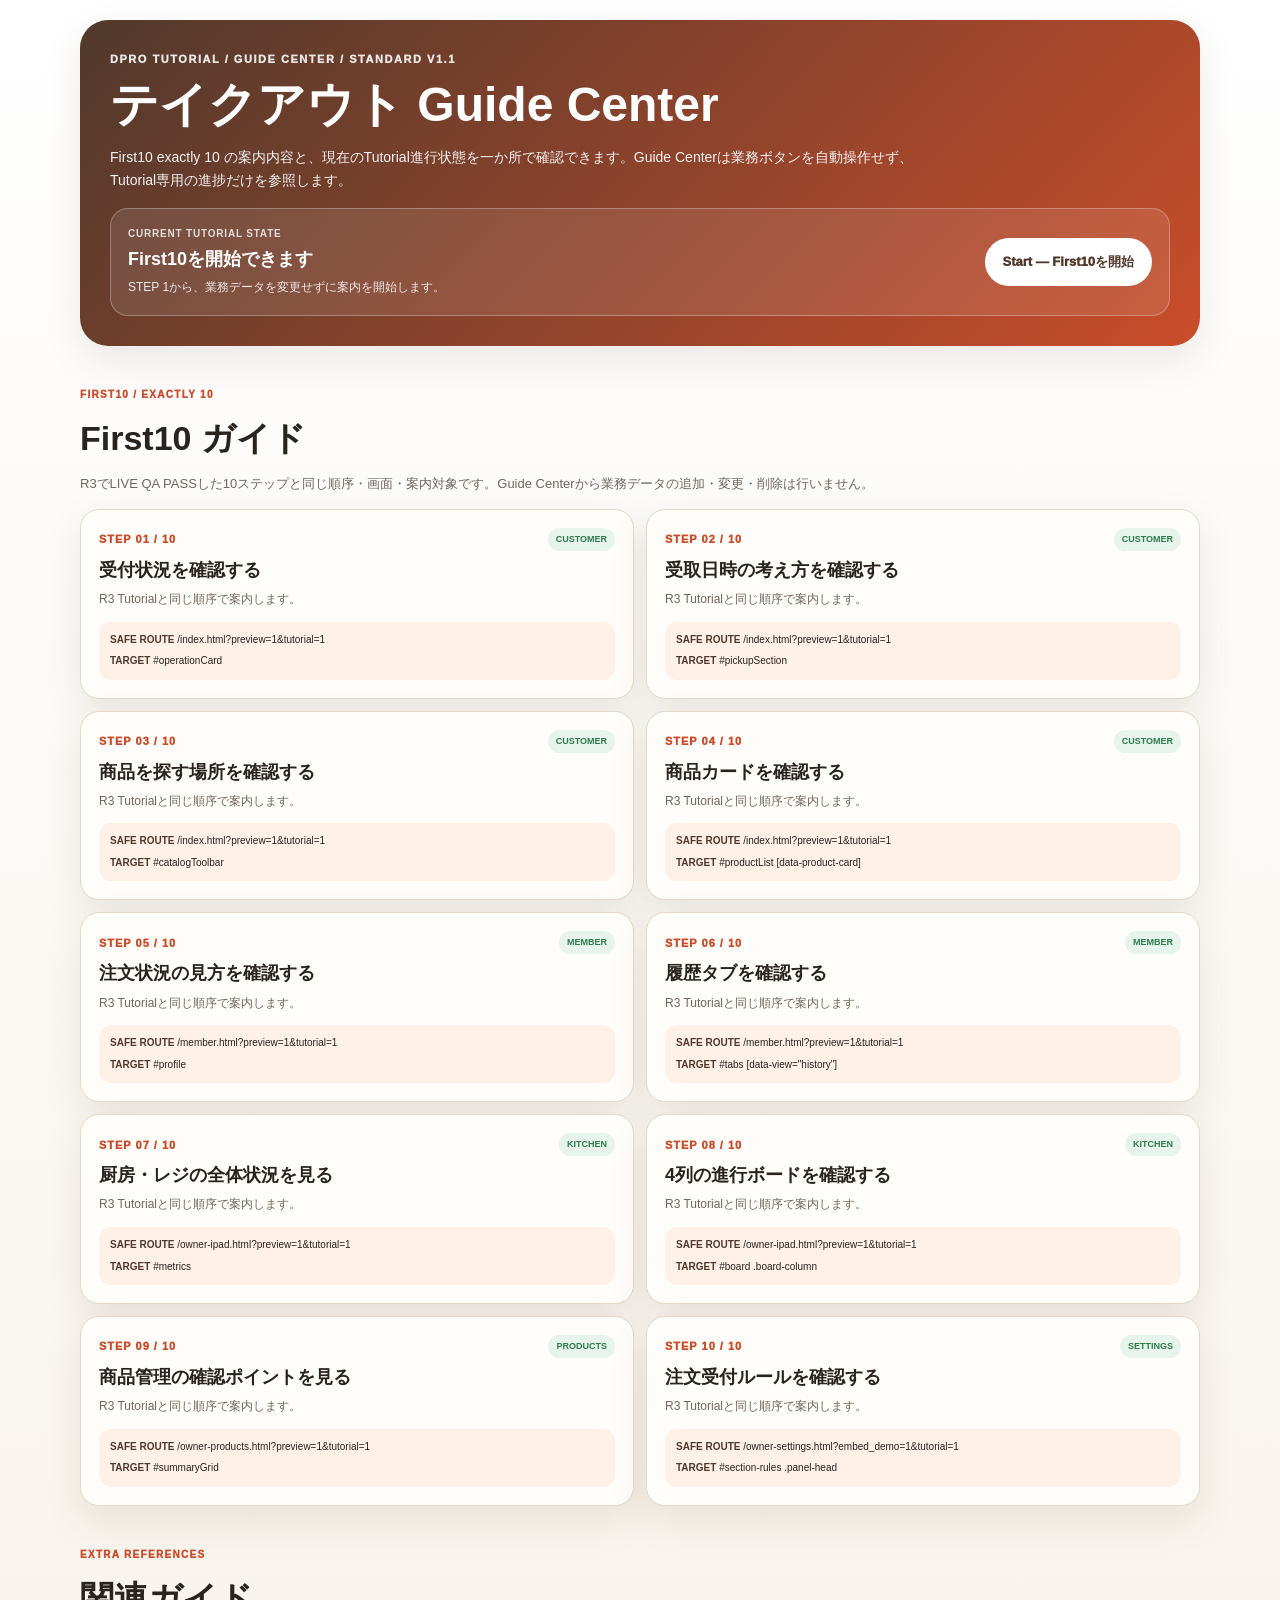
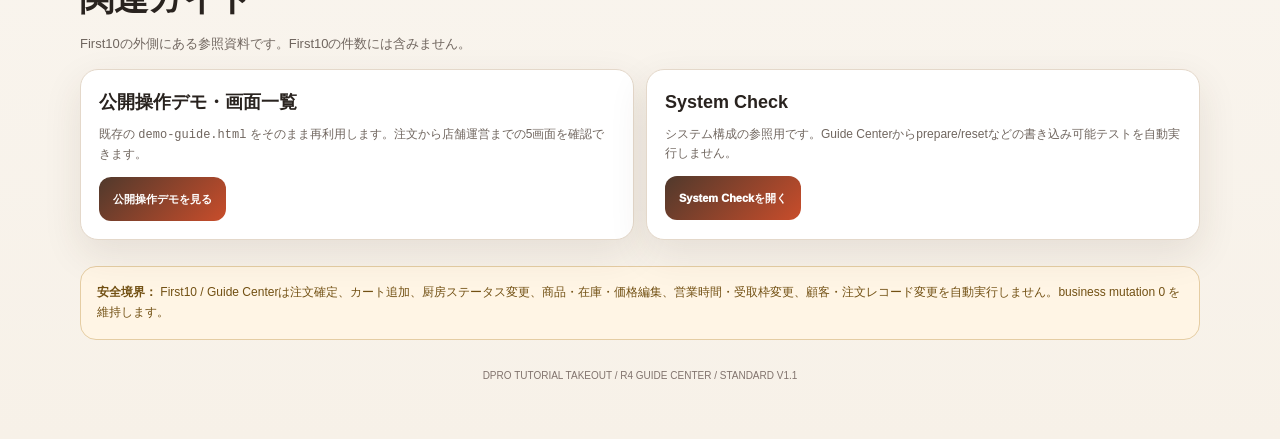
==== guide-center.html @ ffddc01c "Add files via upload" ====
<!doctype html>
<html lang="ja">
<head>
<meta charset="utf-8">
<meta name="viewport" content="width=device-width,initial-scale=1,viewport-fit=cover">
<meta name="robots" content="noindex,nofollow,noarchive">
<title>DPRO テイクアウト｜Tutorial Guide Center</title>
<style>
:root{--bg:#f7f1e8;--card:#fffdf9;--ink:#29231f;--muted:#70665f;--line:#e4d8ca;--brand:#c94d2b;--deep:#50392c;--soft:#fff0e8;--green:#2f7b50;--green-soft:#e7f4ec;--shadow:0 14px 38px rgba(72,47,30,.10)}
*{box-sizing:border-box}html{background:var(--bg);scroll-behavior:smooth}body{margin:0;min-height:100vh;color:var(--ink);font-family:-apple-system,BlinkMacSystemFont,"Segoe UI","Noto Sans JP","Yu Gothic UI",Meiryo,sans-serif;line-height:1.65;background:linear-gradient(180deg,#fff 0%,var(--bg) 100%)}a{color:inherit}button,a{font:inherit}.wrap{width:min(1120px,calc(100% - 24px));margin:0 auto;padding:20px 0 56px}.hero{padding:30px;border-radius:28px;color:#fff;background:linear-gradient(135deg,var(--deep),var(--brand));box-shadow:var(--shadow)}.eyebrow{font-size:11px;font-weight:950;letter-spacing:.14em;opacity:.88}.hero h1{margin:8px 0 0;font-size:clamp(28px,5vw,48px);line-height:1.2}.hero p{max-width:820px;margin:12px 0 0;font-size:14px;opacity:.94}.state-panel{display:grid;grid-template-columns:minmax(0,1fr) auto;gap:14px;align-items:center;margin-top:16px;padding:17px;border:1px solid rgba(255,255,255,.28);border-radius:18px;background:rgba(255,255,255,.10)}.state-copy{min-width:0}.state-copy small{display:block;font-size:10px;font-weight:900;letter-spacing:.08em;opacity:.8}.state-copy strong{display:block;margin-top:3px;font-size:18px}.state-copy span{display:block;margin-top:3px;font-size:12px;opacity:.88}.primary-action{min-height:48px;display:inline-flex;align-items:center;justify-content:center;padding:10px 18px;border-radius:999px;color:var(--deep);background:#fff;text-decoration:none;font-size:13px;font-weight:950;white-space:nowrap}.primary-action:focus-visible,.guide-link:focus-visible{outline:4px solid #ffd7bd;outline-offset:3px}.section-head{margin:34px 0 14px}.section-head small{color:var(--brand);font-size:10px;font-weight:950;letter-spacing:.13em}.section-head h2{margin:4px 0 0;font-size:clamp(23px,4vw,34px)}.section-head p{max-width:860px;margin:7px 0 0;color:var(--muted);font-size:13px}.first10-grid{display:grid;grid-template-columns:repeat(2,minmax(0,1fr));gap:12px}.first10-card{min-width:0;padding:18px;border:1px solid var(--line);border-radius:19px;background:var(--card);box-shadow:var(--shadow)}.step-row{display:flex;align-items:center;justify-content:space-between;gap:10px}.step-num{color:var(--brand);font-size:11px;font-weight:950;letter-spacing:.09em}.screen-pill{padding:4px 8px;border-radius:999px;color:var(--green);background:var(--green-soft);font-size:9px;font-weight:900}.first10-card h3{margin:7px 0 0;font-size:18px;line-height:1.4}.first10-card p{margin:7px 0 0;color:var(--muted);font-size:12px}.meta{display:grid;gap:5px;margin-top:12px;padding:10px 11px;border-radius:12px;background:var(--soft);font-size:10px;overflow-wrap:anywhere;word-break:break-word}.meta b{color:var(--deep)}.extra-grid{display:grid;grid-template-columns:repeat(2,minmax(0,1fr));gap:12px}.extra-card{min-width:0;padding:18px;border:1px solid var(--line);border-radius:18px;background:#fff;box-shadow:var(--shadow)}.extra-card h3{margin:0;font-size:18px}.extra-card p{margin:7px 0 0;color:var(--muted);font-size:12px}.guide-link{min-height:44px;display:inline-flex;align-items:center;justify-content:center;margin-top:12px;padding:9px 14px;border-radius:12px;color:#fff;background:linear-gradient(135deg,var(--deep),var(--brand));text-decoration:none;font-size:11px;font-weight:950}.safety{margin-top:26px;padding:16px;border:1px solid #e5cda3;border-radius:16px;background:#fff5e5;color:#725013;font-size:12px}.footer{margin-top:28px;color:#81736d;font-size:10px;text-align:center}@media(max-width:760px){.hero{padding:24px 20px}.state-panel{grid-template-columns:1fr}.primary-action{width:100%}.first10-grid,.extra-grid{grid-template-columns:1fr}}@media(max-width:390px){.wrap{width:calc(100% - 16px)}.hero{border-radius:22px}.first10-card,.extra-card{padding:15px}.meta{font-size:9px}} 
</style>
</head>
<body>
<main class="wrap" data-guide-version="TAKEOUT-GUIDE-CENTER-R4-V1.0-20260829">
<section class="hero" aria-labelledby="guideTitle">
  <div class="eyebrow">DPRO TUTORIAL / GUIDE CENTER / STANDARD V1.1</div>
  <h1 id="guideTitle">テイクアウト Guide Center</h1>
  <p>First10 exactly 10 の案内内容と、現在のTutorial進行状態を一か所で確認できます。Guide Centerは業務ボタンを自動操作せず、Tutorial専用の進捗だけを参照します。</p>
  <div class="state-panel" aria-live="polite">
    <div class="state-copy">
      <small>CURRENT TUTORIAL STATE</small>
      <strong id="guideStateTitle">状態を確認中</strong>
      <span id="guideStateDetail">Tutorial進捗を読み込んでいます。</span>
    </div>
    <a id="guidePrimaryAction" class="primary-action" href="./index.html?preview=1&tutorial=1" data-mode="start">Start — First10を開始</a>
  </div>
</section>

<div class="section-head">
  <small>FIRST10 / EXACTLY 10</small>
  <h2>First10 ガイド</h2>
  <p>R3でLIVE QA PASSした10ステップと同じ順序・画面・案内対象です。Guide Centerから業務データの追加・変更・削除は行いません。</p>
</div>
<section id="first10Grid" class="first10-grid" aria-label="First10ガイド一覧"></section>

<div class="section-head">
  <small>EXTRA REFERENCES</small>
  <h2>関連ガイド</h2>
  <p>First10の外側にある参照資料です。First10の件数には含みません。</p>
</div>
<section class="extra-grid" aria-label="関連ガイド">
  <article class="extra-card">
    <h3>公開操作デモ・画面一覧</h3>
    <p>既存の <code>demo-guide.html</code> をそのまま再利用します。注文から店舗運営までの5画面を確認できます。</p>
    <a class="guide-link" href="./demo-guide.html">公開操作デモを見る</a>
  </article>
  <article class="extra-card">
    <h3>System Check</h3>
    <p>システム構成の参照用です。Guide Centerからprepare/resetなどの書き込み可能テストを自動実行しません。</p>
    <a class="guide-link" href="./system-check.html?preview=1">System Checkを開く</a>
  </article>
</section>

<div class="safety"><b>安全境界：</b> First10 / Guide Centerは注文確定、カート追加、厨房ステータス変更、商品・在庫・価格編集、営業時間・受取枠変更、顧客・注文レコード変更を自動実行しません。business mutation 0 を維持します。</div>
<div class="footer">DPRO TUTORIAL TAKEOUT / R4 GUIDE CENTER / STANDARD V1.1</div>
</main>
<script>
(()=>{"use strict";
const VERSION="TAKEOUT-GUIDE-CENTER-R4-V1.0-20260829";
const NS="dpro_tutorial_takeout_v1_1";
const steps=[
{id:"TAKEOUT-FIRST10-01",n:1,title:"受付状況を確認する",screen:"CUSTOMER",path:"/index.html",query:"preview=1",target:"#operationCard"},
{id:"TAKEOUT-FIRST10-02",n:2,title:"受取日時の考え方を確認する",screen:"CUSTOMER",path:"/index.html",query:"preview=1",target:"#pickupSection"},
{id:"TAKEOUT-FIRST10-03",n:3,title:"商品を探す場所を確認する",screen:"CUSTOMER",path:"/index.html",query:"preview=1",target:"#catalogToolbar"},
{id:"TAKEOUT-FIRST10-04",n:4,title:"商品カードを確認する",screen:"CUSTOMER",path:"/index.html",query:"preview=1",target:"#productList [data-product-card]"},
{id:"TAKEOUT-FIRST10-05",n:5,title:"注文状況の見方を確認する",screen:"MEMBER",path:"/member.html",query:"preview=1",target:"#profile"},
{id:"TAKEOUT-FIRST10-06",n:6,title:"履歴タブを確認する",screen:"MEMBER",path:"/member.html",query:"preview=1",target:'#tabs [data-view="history"]'},
{id:"TAKEOUT-FIRST10-07",n:7,title:"厨房・レジの全体状況を見る",screen:"KITCHEN",path:"/owner-ipad.html",query:"preview=1",target:"#metrics"},
{id:"TAKEOUT-FIRST10-08",n:8,title:"4列の進行ボードを確認する",screen:"KITCHEN",path:"/owner-ipad.html",query:"preview=1",target:"#board .board-column"},
{id:"TAKEOUT-FIRST10-09",n:9,title:"商品管理の確認ポイントを見る",screen:"PRODUCTS",path:"/owner-products.html",query:"preview=1",target:"#summaryGrid"},
{id:"TAKEOUT-FIRST10-10",n:10,title:"注文受付ルールを確認する",screen:"SETTINGS",path:"/owner-settings.html",query:"embed_demo=1",target:"#section-rules .panel-head"}
];
const grid=document.getElementById("first10Grid");
const stateTitle=document.getElementById("guideStateTitle");
const stateDetail=document.getElementById("guideStateDetail");
const action=document.getElementById("guidePrimaryAction");
function readState(){try{return JSON.parse(localStorage.getItem(NS)||"null")||{step:0,state:"new",position:null};}catch{return{step:0,state:"new",position:null};}}
function safeUrl(step){const u=new URL(step.path,location.origin+location.pathname.replace(/[^/]+$/, ""));new URLSearchParams(step.query).forEach((v,k)=>u.searchParams.set(k,v));u.searchParams.set("tutorial","1");return u.toString();}
function resetState(){localStorage.setItem(NS,JSON.stringify({step:0,state:"new",position:null}));}
function actionModel(){const s=readState();const i=Math.max(0,Math.min(steps.length-1,Number(s.step)||0));if(s.state==="active")return{mode:"resume",label:`Resume — STEP ${i+1} / ${steps.length}`,title:"途中から再開できます",detail:`STEP ${i+1}「${steps[i].title}」から安全なデモ経路で再開します。`,href:safeUrl(steps[i])};if(s.state==="complete"||s.state==="skipped")return{mode:"replay",label:"Replay — STEP 1から再確認",title:s.state==="complete"?"First10 完了済み":"First10 スキップ済み",detail:"Replayを選ぶとTutorial専用進捗だけをSTEP 1へ戻します。",href:safeUrl(steps[0])};return{mode:"start",label:"Start — First10を開始",title:"First10を開始できます",detail:"STEP 1から、業務データを変更せずに案内を開始します。",href:safeUrl(steps[0])};}
function renderState(){const m=actionModel();stateTitle.textContent=m.title;stateDetail.textContent=m.detail;action.textContent=m.label;action.href=m.href;action.dataset.mode=m.mode;}
grid.innerHTML=steps.map(s=>`<article class="first10-card" data-step="${s.n}" data-route="${s.path}?${s.query}" data-target="${s.target.replace(/"/g,"&quot;")}"><div class="step-row"><span class="step-num">STEP ${String(s.n).padStart(2,"0")} / 10</span><span class="screen-pill">${s.screen}</span></div><h3>${s.title}</h3><p>R3 Tutorialと同じ順序で案内します。</p><div class="meta"><div><b>SAFE ROUTE</b> ${s.path}?${s.query}&amp;tutorial=1</div><div><b>TARGET</b> ${s.target.replace(/</g,"&lt;")}</div></div></article>`).join("");
action.addEventListener("click",()=>{if(action.dataset.mode==="replay")resetState();});
addEventListener("pageshow",renderState);addEventListener("storage",e=>{if(e.key===NS)renderState();});renderState();
window.DPRO_TAKEOUT_GUIDE_CENTER={version:VERSION,namespace:NS,first10Count:steps.length,getState:readState,getAction:actionModel,steps:steps.map(x=>({...x})),refresh:renderState,reset:()=>{resetState();renderState();}};
})();
</script>
</body>
</html>
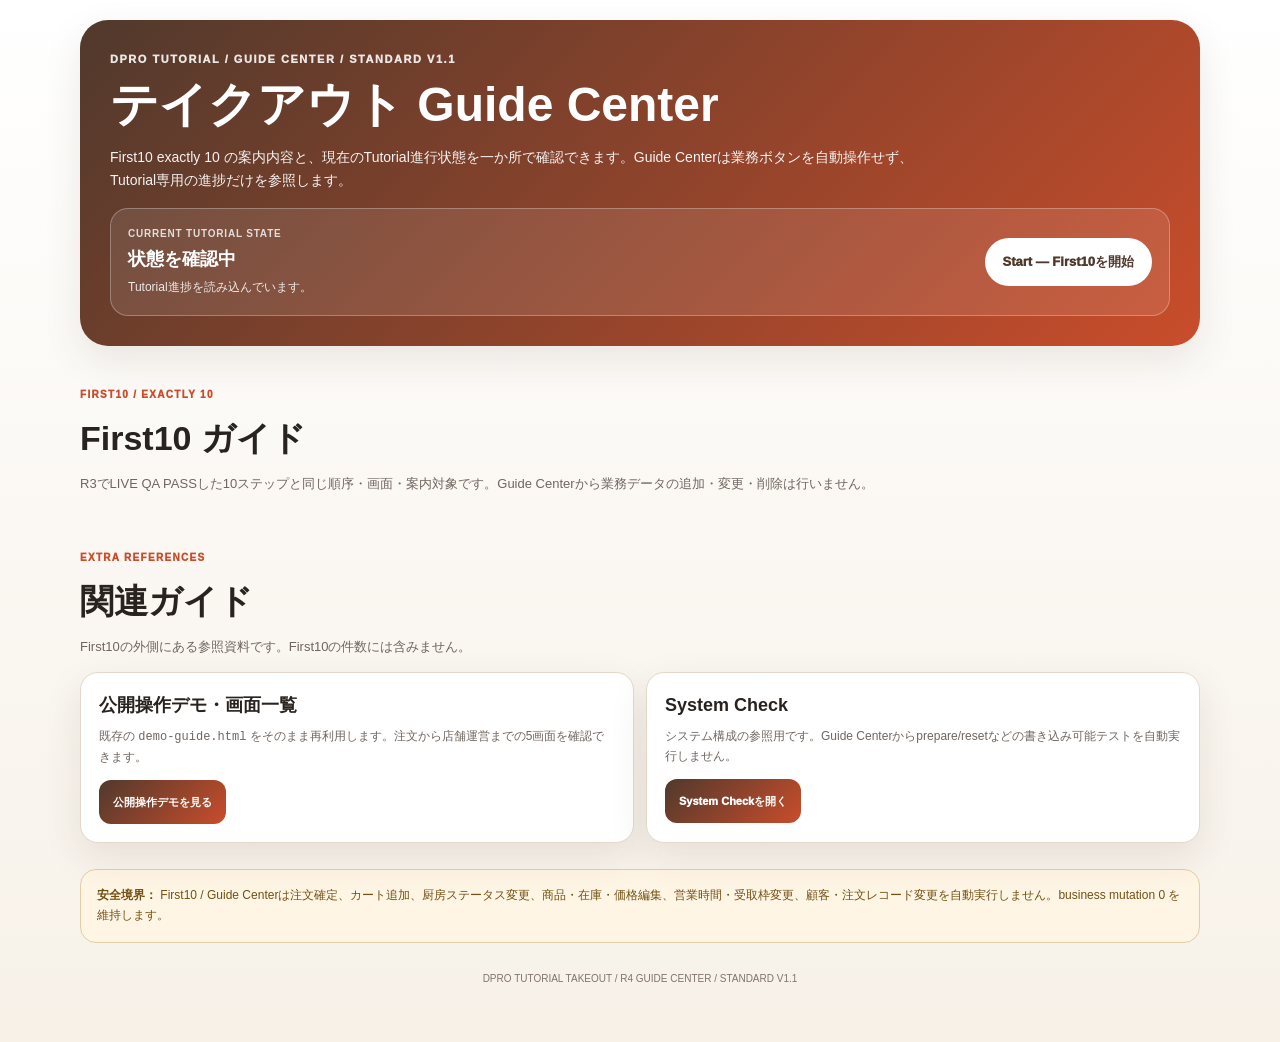
==== commit 60b5ca9d: "Add files via upload" ====
--- a/guide-center.html
+++ b/guide-center.html
@@ -75,7 +75,7 @@
 const stateDetail=document.getElementById("guideStateDetail");
 const action=document.getElementById("guidePrimaryAction");
 function readState(){try{return JSON.parse(localStorage.getItem(NS)||"null")||{step:0,state:"new",position:null};}catch{return{step:0,state:"new",position:null};}}
-function safeUrl(step){const u=new URL(step.path,location.origin+location.pathname.replace(/[^/]+$/, ""));new URLSearchParams(step.query).forEach((v,k)=>u.searchParams.set(k,v));u.searchParams.set("tutorial","1");return u.toString();}
+function safeUrl(step){const base=new URL(".",location.href);const relativePath=String(step.path||"").replace(/^\\/+/, "");const u=new URL(relativePath,base);new URLSearchParams(step.query).forEach((v,k)=>u.searchParams.set(k,v));u.searchParams.set("tutorial","1");return u.toString();}
 function resetState(){localStorage.setItem(NS,JSON.stringify({step:0,state:"new",position:null}));}
 function actionModel(){const s=readState();const i=Math.max(0,Math.min(steps.length-1,Number(s.step)||0));if(s.state==="active")return{mode:"resume",label:`Resume — STEP ${i+1} / ${steps.length}`,title:"途中から再開できます",detail:`STEP ${i+1}「${steps[i].title}」から安全なデモ経路で再開します。`,href:safeUrl(steps[i])};if(s.state==="complete"||s.state==="skipped")return{mode:"replay",label:"Replay — STEP 1から再確認",title:s.state==="complete"?"First10 完了済み":"First10 スキップ済み",detail:"Replayを選ぶとTutorial専用進捗だけをSTEP 1へ戻します。",href:safeUrl(steps[0])};return{mode:"start",label:"Start — First10を開始",title:"First10を開始できます",detail:"STEP 1から、業務データを変更せずに案内を開始します。",href:safeUrl(steps[0])};}
 function renderState(){const m=actionModel();stateTitle.textContent=m.title;stateDetail.textContent=m.detail;action.textContent=m.label;action.href=m.href;action.dataset.mode=m.mode;}
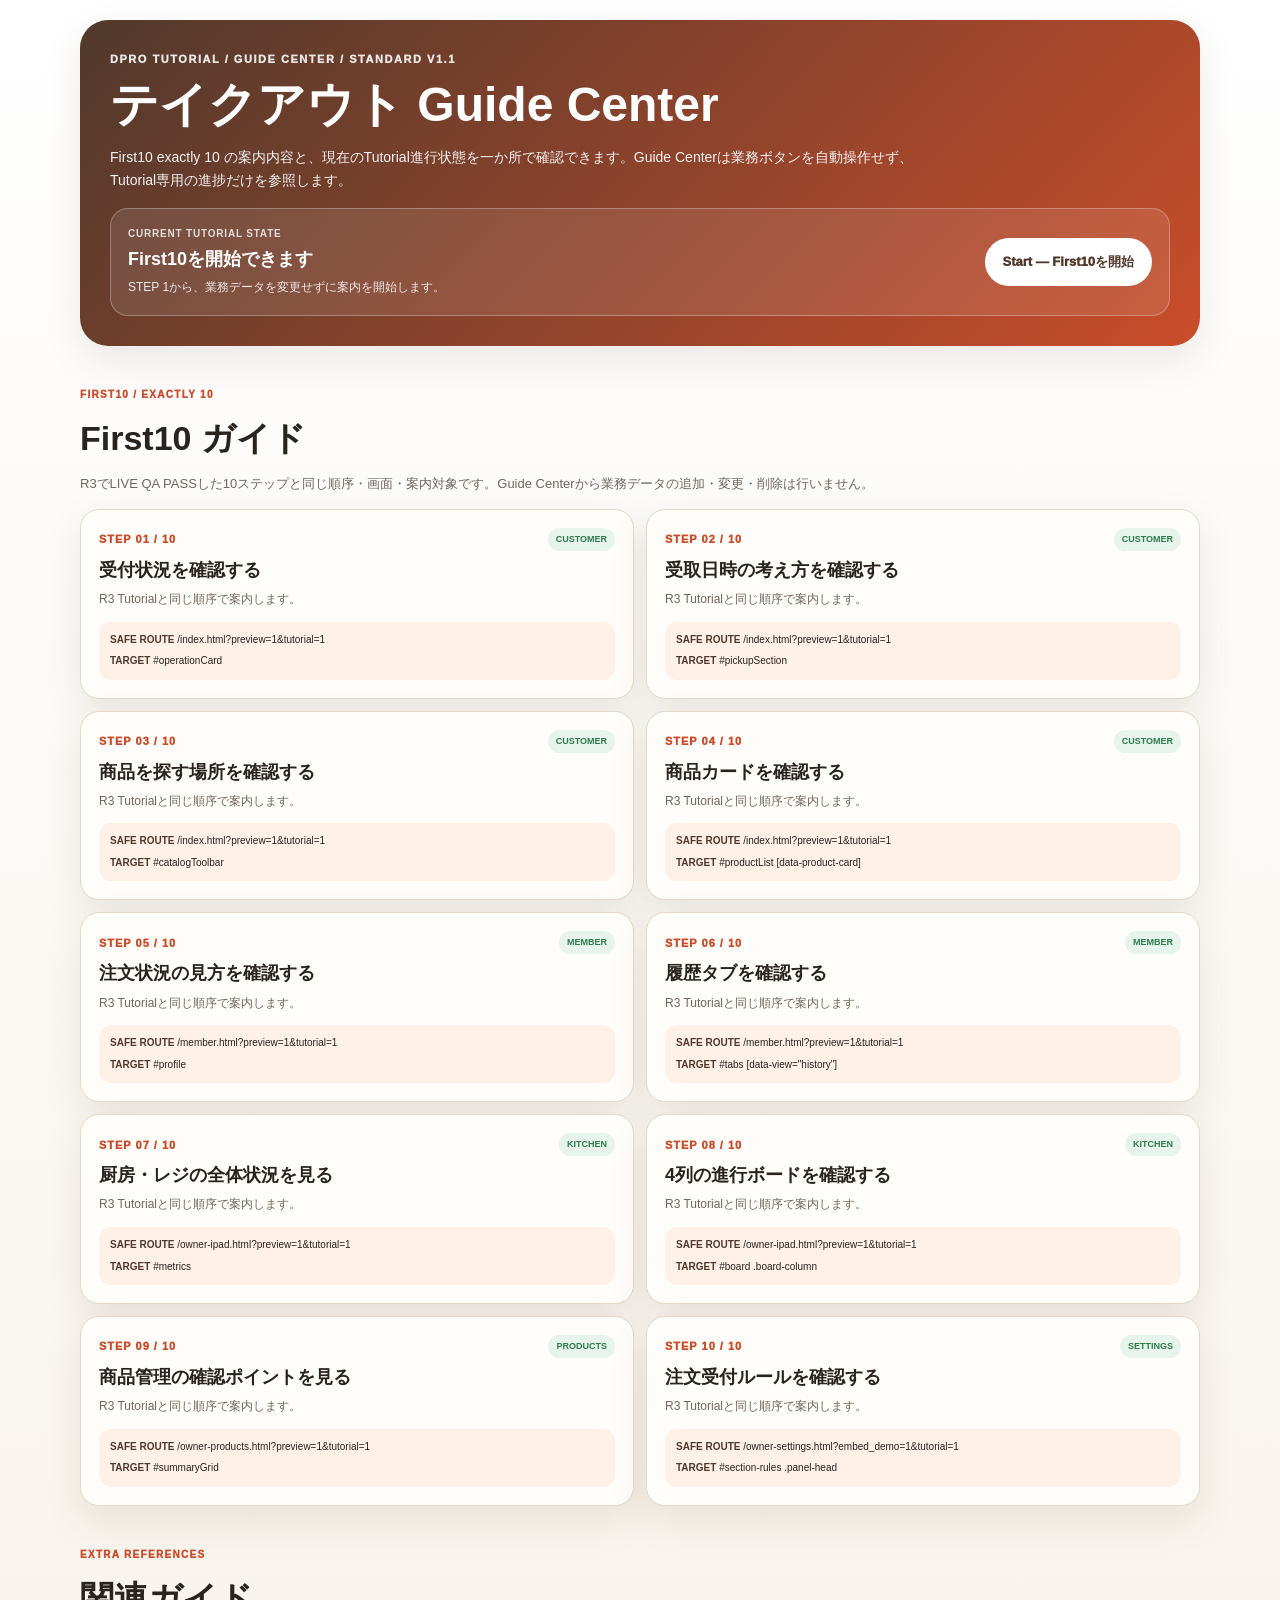
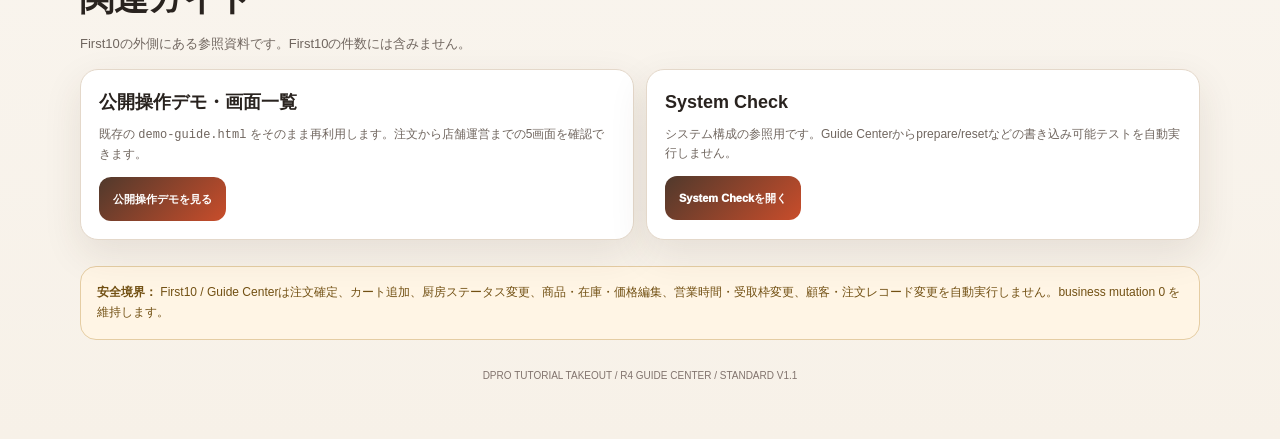
==== commit 8b2a3144: "Add files via upload" ====
--- a/guide-center.html
+++ b/guide-center.html
@@ -75,7 +75,7 @@
 const stateDetail=document.getElementById("guideStateDetail");
 const action=document.getElementById("guidePrimaryAction");
 function readState(){try{return JSON.parse(localStorage.getItem(NS)||"null")||{step:0,state:"new",position:null};}catch{return{step:0,state:"new",position:null};}}
-function safeUrl(step){const base=new URL(".",location.href);const relativePath=String(step.path||"").replace(/^\\/+/, "");const u=new URL(relativePath,base);new URLSearchParams(step.query).forEach((v,k)=>u.searchParams.set(k,v));u.searchParams.set("tutorial","1");return u.toString();}
+function safeUrl(step){const base=new URL(".",location.href);const raw=String(step.path||"");const relativePath=raw.startsWith("/")?raw.slice(1):raw;const u=new URL(relativePath,base);new URLSearchParams(step.query).forEach((v,k)=>u.searchParams.set(k,v));u.searchParams.set("tutorial","1");return u.toString();}
 function resetState(){localStorage.setItem(NS,JSON.stringify({step:0,state:"new",position:null}));}
 function actionModel(){const s=readState();const i=Math.max(0,Math.min(steps.length-1,Number(s.step)||0));if(s.state==="active")return{mode:"resume",label:`Resume — STEP ${i+1} / ${steps.length}`,title:"途中から再開できます",detail:`STEP ${i+1}「${steps[i].title}」から安全なデモ経路で再開します。`,href:safeUrl(steps[i])};if(s.state==="complete"||s.state==="skipped")return{mode:"replay",label:"Replay — STEP 1から再確認",title:s.state==="complete"?"First10 完了済み":"First10 スキップ済み",detail:"Replayを選ぶとTutorial専用進捗だけをSTEP 1へ戻します。",href:safeUrl(steps[0])};return{mode:"start",label:"Start — First10を開始",title:"First10を開始できます",detail:"STEP 1から、業務データを変更せずに案内を開始します。",href:safeUrl(steps[0])};}
 function renderState(){const m=actionModel();stateTitle.textContent=m.title;stateDetail.textContent=m.detail;action.textContent=m.label;action.href=m.href;action.dataset.mode=m.mode;}
